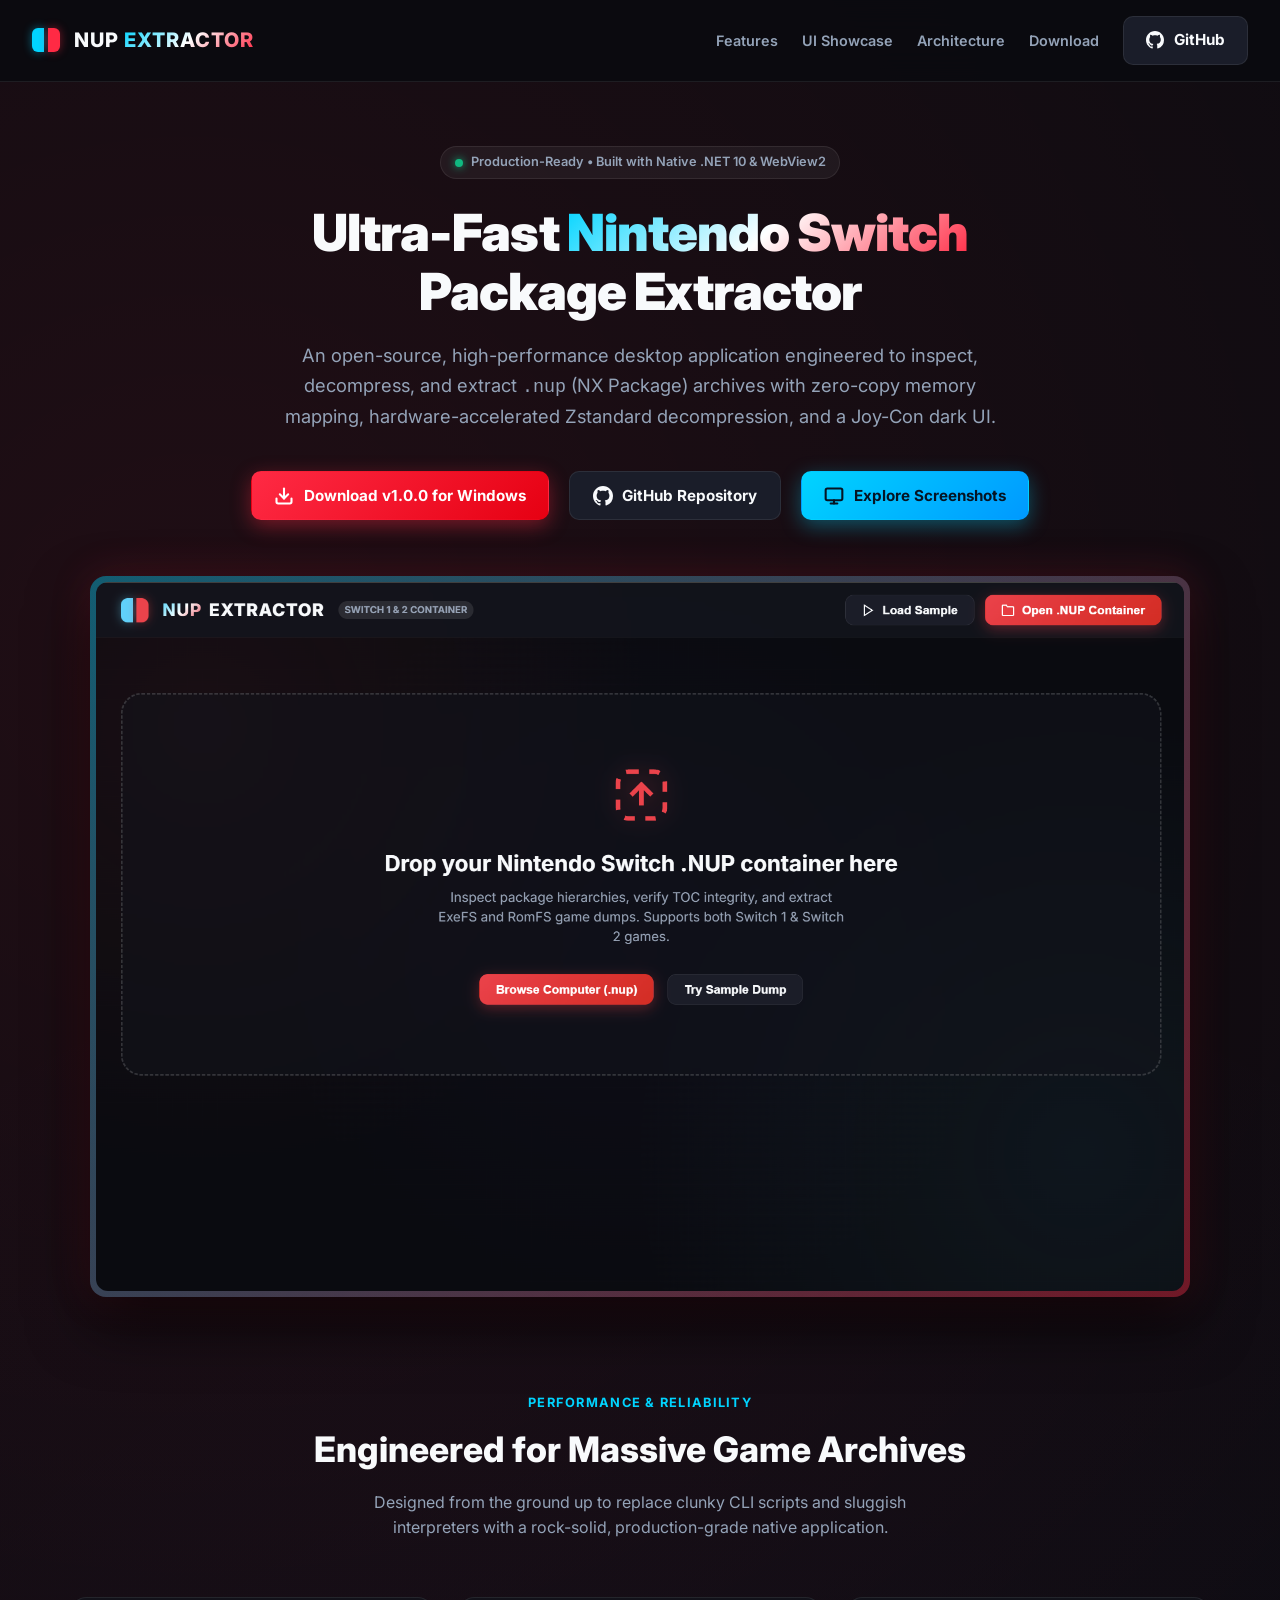
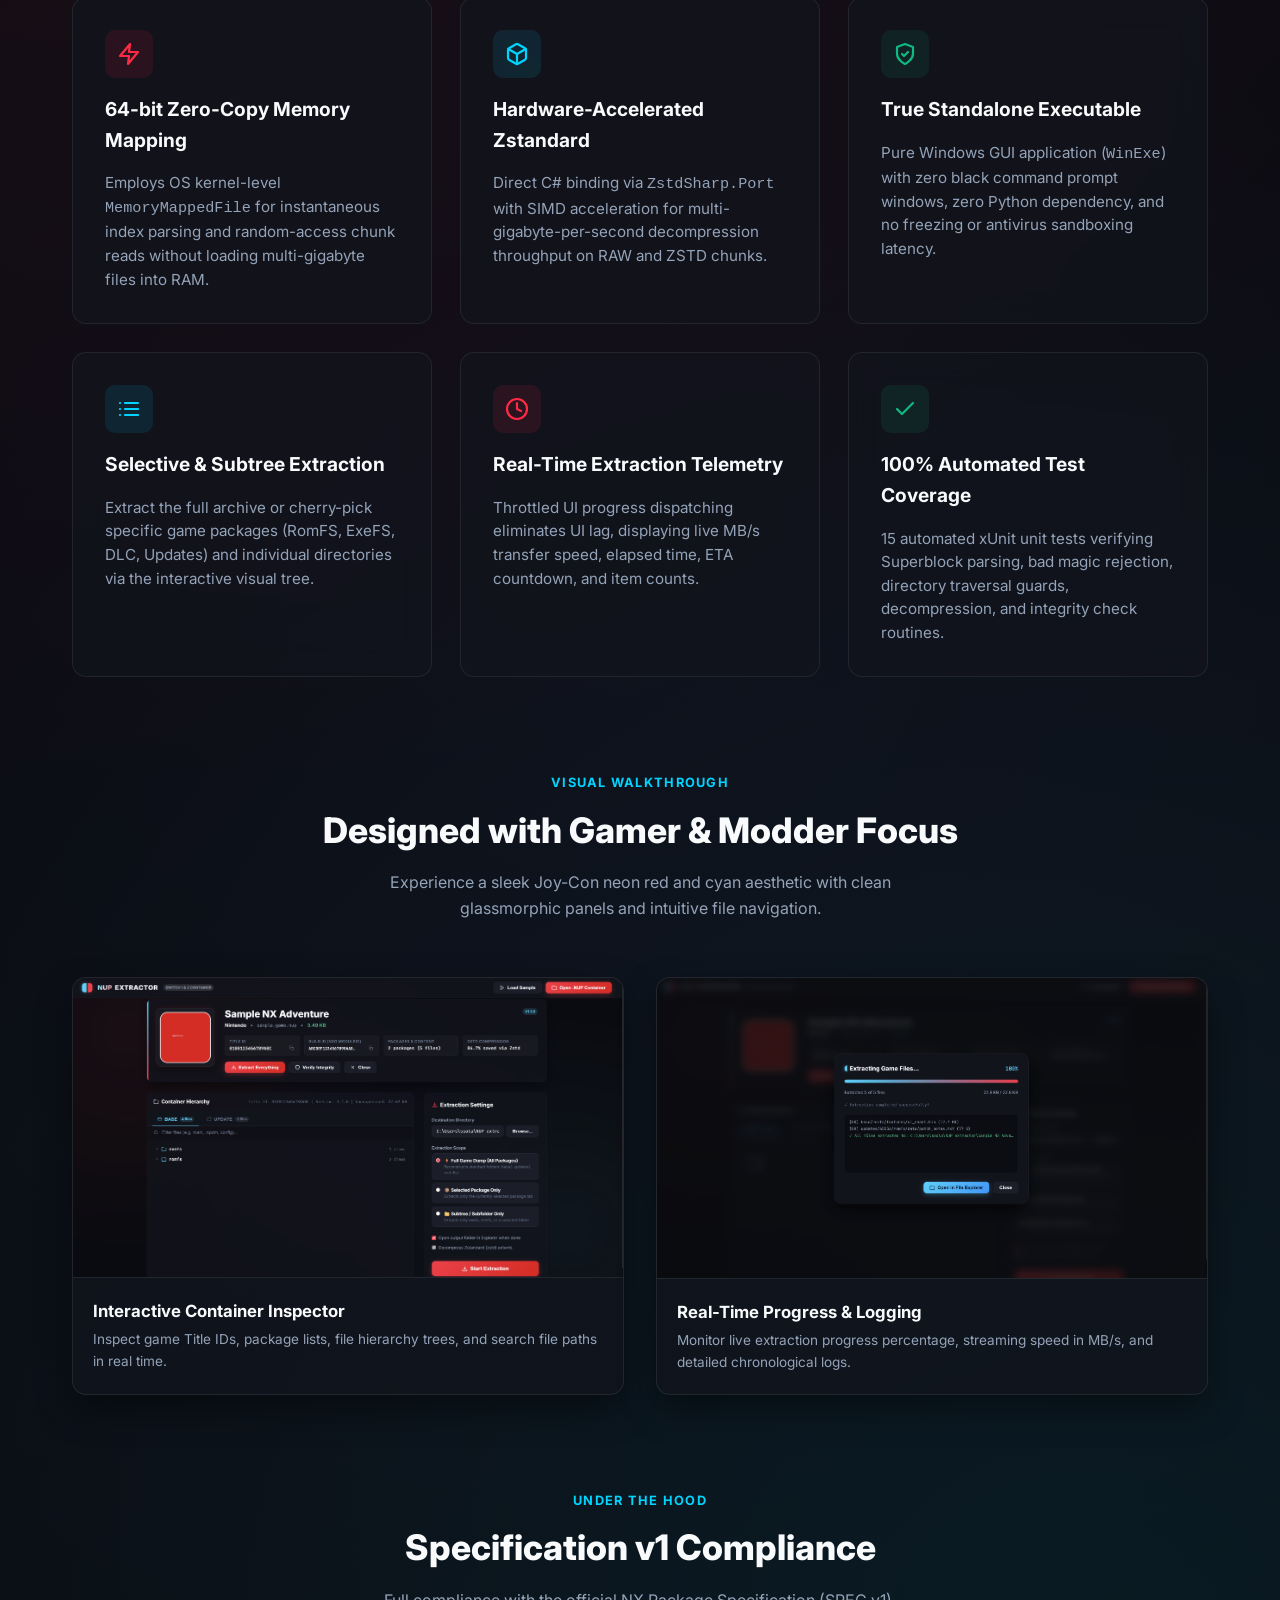
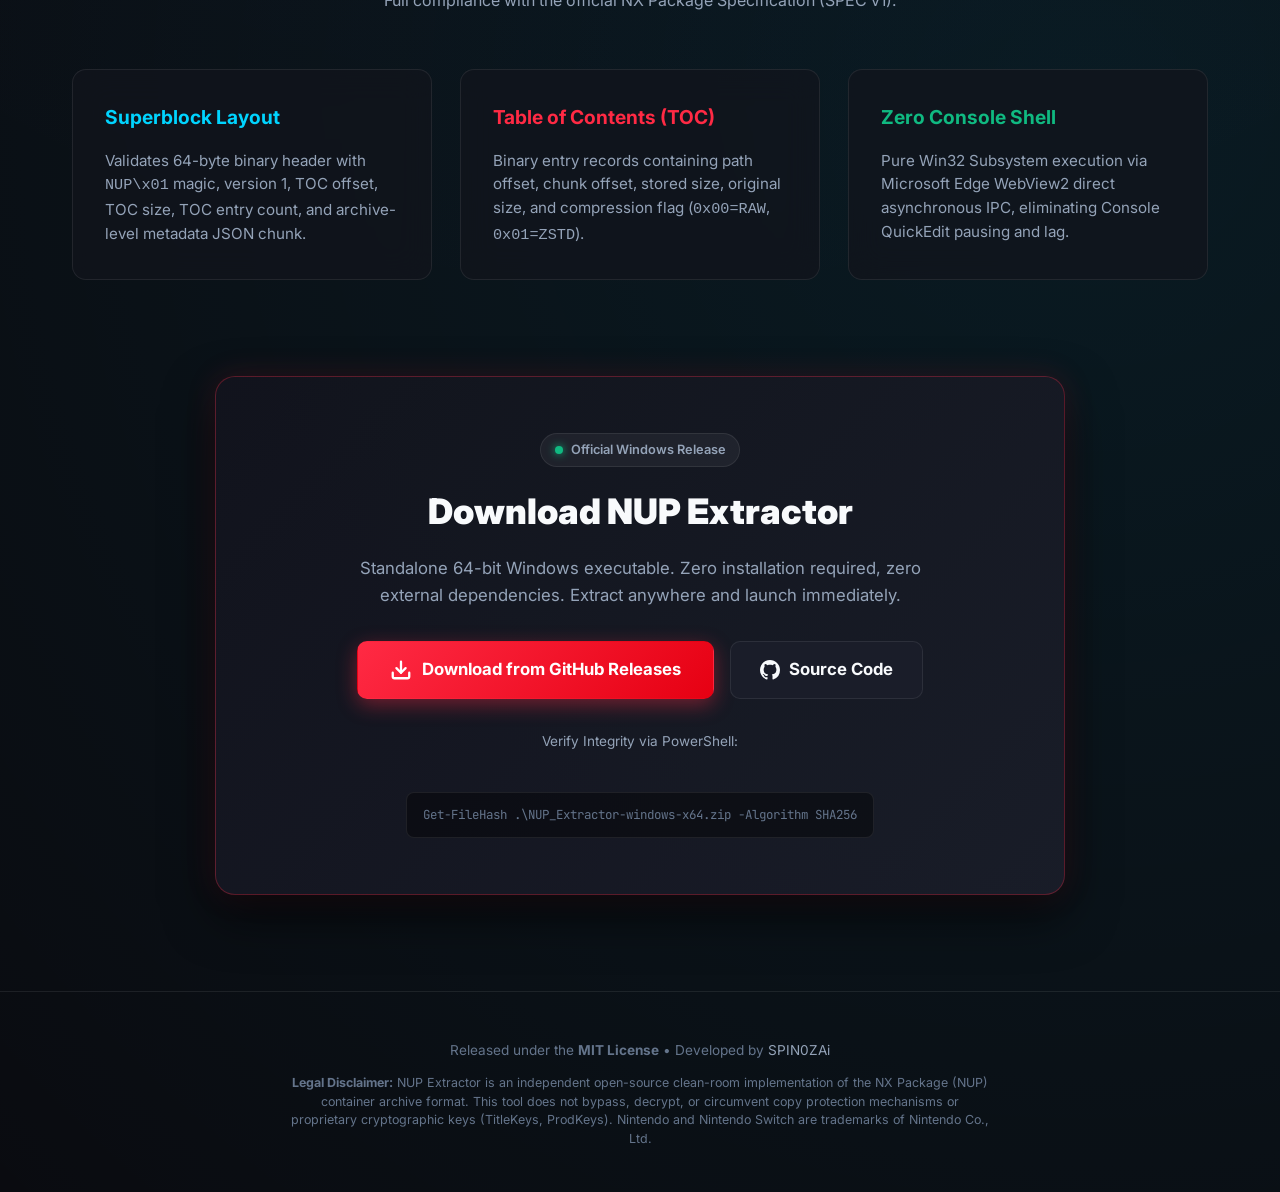
==== website/index.html @ de74204b "feat: add GitHub Pages showcase website and auto-incrementing release workflow" ====
<!DOCTYPE html>
<html lang="en">
<head>
    <meta charset="UTF-8">
    <meta name="viewport" content="width=device-width, initial-scale=1.0">
    <title>NUP Extractor | High-Performance NX Package Tool for Windows</title>
    <meta name="description" content="Ultra-fast, native Windows GUI extractor for Nintendo Switch .nup container archives. Zero-copy memory mapping, hardware-accelerated Zstandard decompression, and modern Joy-Con dark UI.">
    
    <!-- Open Graph / Meta -->
    <meta property="og:title" content="NUP Extractor - High-Performance Nintendo Switch Archive Tool">
    <meta property="og:description" content="Native Windows desktop app to inspect, decompress, and extract .nup archives with SIMD Zstd and zero-copy memory mapping.">
    <meta property="og:image" content="pictures/main-UI.png">
    <meta property="og:type" content="website">

    <!-- Favicon -->
    <link rel="icon" type="image/x-icon" href="app_icon.ico">
    
    <!-- Google Fonts -->
    <link rel="preconnect" href="https://fonts.googleapis.com">
    <link rel="preconnect" href="https://fonts.gstatic.com" crossorigin>
    <link href="https://fonts.googleapis.com/css2?family=Inter:wght@400;500;600;700;800;900&family=JetBrains+Mono:wght@400;600&display=swap" rel="stylesheet">
    
    <link rel="stylesheet" href="styles.css">
</head>
<body>

    <!-- Sticky Navigation -->
    <nav class="navbar">
        <a href="#" class="brand">
            <div class="joycon-logo">
                <div class="joycon-left"></div>
                <div class="joycon-right"></div>
            </div>
            <span class="brand-title">NUP <span>EXTRACTOR</span></span>
        </a>

        <ul class="nav-links">
            <li><a href="#features" class="nav-link">Features</a></li>
            <li><a href="#showcase" class="nav-link">UI Showcase</a></li>
            <li><a href="#architecture" class="nav-link">Architecture</a></li>
            <li><a href="#download" class="nav-link">Download</a></li>
            <li>
                <a href="https://github.com/SPIN0ZAi/nup-extractor" target="_blank" rel="noopener noreferrer" class="btn btn-secondary">
                    <svg width="18" height="18" viewBox="0 0 24 24" fill="currentColor">
                        <path d="M12 0C5.37 0 0 5.37 0 12c0 5.31 3.435 9.795 8.205 11.385.6.105.825-.255.825-.57 0-.285-.015-1.23-.015-2.235-3.015.555-3.795-.735-4.035-1.41-.135-.345-.72-1.41-1.23-1.695-.42-.225-1.02-.78-.015-.795.945-.015 1.62.87 1.845 1.23 1.08 1.815 2.805 1.305 3.495.99.105-.78.42-1.305.765-1.605-2.67-.3-5.46-1.335-5.46-5.925 0-1.305.465-2.385 1.23-3.225-.12-.3-.54-1.53.12-3.18 0 0 1.005-.315 3.3 1.23.96-.27 1.98-.405 3-.405s2.04.135 3 .405c2.295-1.56 3.3-1.23 3.3-1.23.66 1.65.24 2.88.12 3.18.765.84 1.23 1.905 1.23 3.225 0 4.605-2.805 5.625-5.475 5.925.435.375.81 1.095.81 2.22 0 1.605-.015 2.895-.015 3.3 0 .315.225.69.825.57A12.02 12.02 0 0024 12c0-6.63-5.37-12-12-12z"/>
                    </svg>
                    GitHub
                </a>
            </li>
        </ul>
    </nav>

    <!-- Hero Section -->
    <header class="hero">
        <div class="badge-pill">
            <span class="badge-dot"></span> Production-Ready &bull; Built with Native .NET 10 &amp; WebView2
        </div>
        <h1>
            Ultra-Fast <span class="gradient-text">Nintendo Switch</span><br>
            Package Extractor
        </h1>
        <p>
            An open-source, high-performance desktop application engineered to inspect, decompress, and extract <code>.nup</code> (NX Package) archives with zero-copy memory mapping, hardware-accelerated Zstandard decompression, and a Joy-Con dark UI.
        </p>

        <div class="hero-cta">
            <a href="#download" class="btn btn-primary">
                <svg width="20" height="20" viewBox="0 0 24 24" fill="none" stroke="currentColor" stroke-width="2.5" stroke-linecap="round" stroke-linejoin="round">
                    <path d="M21 15v4a2 2 0 0 1-2 2H5a2 2 0 0 1-2-2v-4"></path>
                    <polyline points="7 10 12 15 17 10"></polyline>
                    <line x1="12" y1="15" x2="12" y2="3"></line>
                </svg>
                Download v1.0.0 for Windows
            </a>
            <a href="https://github.com/SPIN0ZAi/nup-extractor" target="_blank" rel="noopener noreferrer" class="btn btn-secondary">
                <svg width="20" height="20" viewBox="0 0 24 24" fill="currentColor">
                    <path d="M12 0C5.37 0 0 5.37 0 12c0 5.31 3.435 9.795 8.205 11.385.6.105.825-.255.825-.57 0-.285-.015-1.23-.015-2.235-3.015.555-3.795-.735-4.035-1.41-.135-.345-.72-1.41-1.23-1.695-.42-.225-1.02-.78-.015-.795.945-.015 1.62.87 1.845 1.23 1.08 1.815 2.805 1.305 3.495.99.105-.78.42-1.305.765-1.605-2.67-.3-5.46-1.335-5.46-5.925 0-1.305.465-2.385 1.23-3.225-.12-.3-.54-1.53.12-3.18 0 0 1.005-.315 3.3 1.23.96-.27 1.98-.405 3-.405s2.04.135 3 .405c2.295-1.56 3.3-1.23 3.3-1.23.66 1.65.24 2.88.12 3.18.765.84 1.23 1.905 1.23 3.225 0 4.605-2.805 5.625-5.475 5.925.435.375.81 1.095.81 2.22 0 1.605-.015 2.895-.015 3.3 0 .315.225.69.825.57A12.02 12.02 0 0024 12c0-6.63-5.37-12-12-12z"/>
                </svg>
                GitHub Repository
            </a>
            <a href="#showcase" class="btn btn-cyan">
                <svg width="20" height="20" viewBox="0 0 24 24" fill="none" stroke="currentColor" stroke-width="2.5" stroke-linecap="round" stroke-linejoin="round">
                    <rect x="2" y="3" width="20" height="14" rx="2" ry="2"></rect>
                    <line x1="8" y1="21" x2="16" y2="21"></line>
                    <line x1="12" y1="17" x2="12" y2="21"></line>
                </svg>
                Explore Screenshots
            </a>
        </div>

        <div class="hero-image-wrapper">
            <img src="pictures/main-UI.png" alt="NUP Extractor Interface" class="hero-image">
        </div>
    </header>

    <!-- Key Features Section -->
    <section class="section" id="features">
        <div class="section-header">
            <div class="section-tag">Performance &amp; Reliability</div>
            <h2 class="section-title">Engineered for Massive Game Archives</h2>
            <p class="section-desc">Designed from the ground up to replace clunky CLI scripts and sluggish interpreters with a rock-solid, production-grade native application.</p>
        </div>

        <div class="features-grid">
            <div class="feature-card">
                <div class="feature-icon-box">
                    <svg width="24" height="24" viewBox="0 0 24 24" fill="none" stroke="currentColor" stroke-width="2.2" stroke-linecap="round" stroke-linejoin="round">
                        <polygon points="13 2 3 14 12 14 11 22 21 10 12 10 13 2"></polygon>
                    </svg>
                </div>
                <h3 class="feature-title">64-bit Zero-Copy Memory Mapping</h3>
                <p class="feature-text">
                    Employs OS kernel-level <code>MemoryMappedFile</code> for instantaneous index parsing and random-access chunk reads without loading multi-gigabyte files into RAM.
                </p>
            </div>

            <div class="feature-card">
                <div class="feature-icon-box cyan">
                    <svg width="24" height="24" viewBox="0 0 24 24" fill="none" stroke="currentColor" stroke-width="2.2" stroke-linecap="round" stroke-linejoin="round">
                        <path d="M21 16V8a2 2 0 0 0-1-1.73l-7-4a2 2 0 0 0-2 0l-7 4A2 2 0 0 0 3 8v8a2 2 0 0 0 1 1.73l7 4a2 2 0 0 0 2 0l7-4A2 2 0 0 0 21 16z"></path>
                        <polyline points="3.27 6.96 12 12.01 20.73 6.96"></polyline>
                        <line x1="12" y1="22.08" x2="12" y2="12"></line>
                    </svg>
                </div>
                <h3 class="feature-title">Hardware-Accelerated Zstandard</h3>
                <p class="feature-text">
                    Direct C# binding via <code>ZstdSharp.Port</code> with SIMD acceleration for multi-gigabyte-per-second decompression throughput on RAW and ZSTD chunks.
                </p>
            </div>

            <div class="feature-card">
                <div class="feature-icon-box green">
                    <svg width="24" height="24" viewBox="0 0 24 24" fill="none" stroke="currentColor" stroke-width="2.2" stroke-linecap="round" stroke-linejoin="round">
                        <path d="M12 22s8-4 8-10V5l-8-3-8 3v7c0 6 8 10 8 10z"></path>
                        <polyline points="9 12 11 14 15 10"></polyline>
                    </svg>
                </div>
                <h3 class="feature-title">True Standalone Executable</h3>
                <p class="feature-text">
                    Pure Windows GUI application (<code>WinExe</code>) with zero black command prompt windows, zero Python dependency, and no freezing or antivirus sandboxing latency.
                </p>
            </div>

            <div class="feature-card">
                <div class="feature-icon-box cyan">
                    <svg width="24" height="24" viewBox="0 0 24 24" fill="none" stroke="currentColor" stroke-width="2.2" stroke-linecap="round" stroke-linejoin="round">
                        <line x1="8" y1="6" x2="21" y2="6"></line>
                        <line x1="8" y1="12" x2="21" y2="12"></line>
                        <line x1="8" y1="18" x2="21" y2="18"></line>
                        <line x1="3" y1="6" x2="3.01" y2="6"></line>
                        <line x1="3" y1="12" x2="3.01" y2="12"></line>
                        <line x1="3" y1="18" x2="3.01" y2="18"></line>
                    </svg>
                </div>
                <h3 class="feature-title">Selective &amp; Subtree Extraction</h3>
                <p class="feature-text">
                    Extract the full archive or cherry-pick specific game packages (RomFS, ExeFS, DLC, Updates) and individual directories via the interactive visual tree.
                </p>
            </div>

            <div class="feature-card">
                <div class="feature-icon-box">
                    <svg width="24" height="24" viewBox="0 0 24 24" fill="none" stroke="currentColor" stroke-width="2.2" stroke-linecap="round" stroke-linejoin="round">
                        <circle cx="12" cy="12" r="10"></circle>
                        <polyline points="12 6 12 12 16 14"></polyline>
                    </svg>
                </div>
                <h3 class="feature-title">Real-Time Extraction Telemetry</h3>
                <p class="feature-text">
                    Throttled UI progress dispatching eliminates UI lag, displaying live MB/s transfer speed, elapsed time, ETA countdown, and item counts.
                </p>
            </div>

            <div class="feature-card">
                <div class="feature-icon-box green">
                    <svg width="24" height="24" viewBox="0 0 24 24" fill="none" stroke="currentColor" stroke-width="2.2" stroke-linecap="round" stroke-linejoin="round">
                        <polyline points="20 6 9 17 4 12"></polyline>
                    </svg>
                </div>
                <h3 class="feature-title">100% Automated Test Coverage</h3>
                <p class="feature-text">
                    15 automated xUnit unit tests verifying Superblock parsing, bad magic rejection, directory traversal guards, decompression, and integrity check routines.
                </p>
            </div>
        </div>
    </section>

    <!-- UI Showcase Section -->
    <section class="section" id="showcase">
        <div class="section-header">
            <div class="section-tag">Visual Walkthrough</div>
            <h2 class="section-title">Designed with Gamer &amp; Modder Focus</h2>
            <p class="section-desc">Experience a sleek Joy-Con neon red and cyan aesthetic with clean glassmorphic panels and intuitive file navigation.</p>
        </div>

        <div class="gallery-grid">
            <div class="gallery-card">
                <img src="pictures/extractor-main-UI.png" alt="Container Inspection and Table of Contents">
                <div class="gallery-info">
                    <div class="gallery-title">Interactive Container Inspector</div>
                    <div class="gallery-desc">Inspect game Title IDs, package lists, file hierarchy trees, and search file paths in real time.</div>
                </div>
            </div>

            <div class="gallery-card">
                <img src="pictures/extractor-progress-UI.png" alt="Extraction Progress Modal">
                <div class="gallery-info">
                    <div class="gallery-title">Real-Time Progress &amp; Logging</div>
                    <div class="gallery-desc">Monitor live extraction progress percentage, streaming speed in MB/s, and detailed chronological logs.</div>
                </div>
            </div>
        </div>
    </section>

    <!-- Architecture & Specification -->
    <section class="section" id="architecture">
        <div class="section-header">
            <div class="section-tag">Under The Hood</div>
            <h2 class="section-title">Specification v1 Compliance</h2>
            <p class="section-desc">Full compliance with the official NX Package Specification (SPEC v1).</p>
        </div>

        <div class="features-grid">
            <div class="feature-card">
                <h3 class="feature-title" style="color: var(--switch-blue);">Superblock Layout</h3>
                <p class="feature-text">
                    Validates 64-byte binary header with <code>NUP\x01</code> magic, version 1, TOC offset, TOC size, TOC entry count, and archive-level metadata JSON chunk.
                </p>
            </div>

            <div class="feature-card">
                <h3 class="feature-title" style="color: var(--switch-red);">Table of Contents (TOC)</h3>
                <p class="feature-text">
                    Binary entry records containing path offset, chunk offset, stored size, original size, and compression flag (<code>0x00=RAW</code>, <code>0x01=ZSTD</code>).
                </p>
            </div>

            <div class="feature-card">
                <h3 class="feature-title" style="color: var(--switch-green);">Zero Console Shell</h3>
                <p class="feature-text">
                    Pure Win32 Subsystem execution via Microsoft Edge WebView2 direct asynchronous IPC, eliminating Console QuickEdit pausing and lag.
                </p>
            </div>
        </div>
    </section>

    <!-- Download Section -->
    <section class="section" id="download">
        <div class="download-card">
            <div class="badge-pill" style="margin-bottom: 1rem;">
                <span class="badge-dot"></span> Official Windows Release
            </div>
            <h2 class="download-title">Download NUP Extractor</h2>
            <p class="download-desc">
                Standalone 64-bit Windows executable. Zero installation required, zero external dependencies. Extract anywhere and launch immediately.
            </p>

            <div style="display: flex; justify-content: center; gap: 1rem; flex-wrap: wrap;">
                <a href="https://github.com/SPIN0ZAi/nup-extractor/releases/latest" target="_blank" rel="noopener noreferrer" class="btn btn-primary" style="padding: 0.9rem 2rem; font-size: 1.05rem;">
                    <svg width="22" height="22" viewBox="0 0 24 24" fill="none" stroke="currentColor" stroke-width="2.5" stroke-linecap="round" stroke-linejoin="round">
                        <path d="M21 15v4a2 2 0 0 1-2 2H5a2 2 0 0 1-2-2v-4"></path>
                        <polyline points="7 10 12 15 17 10"></polyline>
                        <line x1="12" y1="15" x2="12" y2="3"></line>
                    </svg>
                    Download from GitHub Releases
                </a>

                <a href="https://github.com/SPIN0ZAi/nup-extractor" target="_blank" rel="noopener noreferrer" class="btn btn-secondary" style="padding: 0.9rem 1.8rem; font-size: 1.05rem;">
                    <svg width="20" height="20" viewBox="0 0 24 24" fill="currentColor">
                        <path d="M12 0C5.37 0 0 5.37 0 12c0 5.31 3.435 9.795 8.205 11.385.6.105.825-.255.825-.57 0-.285-.015-1.23-.015-2.235-3.015.555-3.795-.735-4.035-1.41-.135-.345-.72-1.41-1.23-1.695-.42-.225-1.02-.78-.015-.795.945-.015 1.62.87 1.845 1.23 1.08 1.815 2.805 1.305 3.495.99.105-.78.42-1.305.765-1.605-2.67-.3-5.46-1.335-5.46-5.925 0-1.305.465-2.385 1.23-3.225-.12-.3-.54-1.53.12-3.18 0 0 1.005-.315 3.3 1.23.96-.27 1.98-.405 3-.405s2.04.135 3 .405c2.295-1.56 3.3-1.23 3.3-1.23.66 1.65.24 2.88.12 3.18.765.84 1.23 1.905 1.23 3.225 0 4.605-2.805 5.625-5.475 5.925.435.375.81 1.095.81 2.22 0 1.605-.015 2.895-.015 3.3 0 .315.225.69.825.57A12.02 12.02 0 0024 12c0-6.63-5.37-12-12-12z"/>
                    </svg>
                    Source Code
                </a>
            </div>

            <div style="margin-top: 2rem;">
                <div style="font-size: 0.85rem; color: var(--text-secondary); margin-bottom: 0.5rem;">Verify Integrity via PowerShell:</div>
                <div class="checksum-box">
                    Get-FileHash .\NUP_Extractor-windows-x64.zip -Algorithm SHA256
                </div>
            </div>
        </div>
    </section>

    <!-- Footer & Disclaimer -->
    <footer class="footer">
        <p style="margin-bottom: 0.75rem;">
            Released under the <strong>MIT License</strong> &bull; Developed by <a href="https://github.com/SPIN0ZAi" target="_blank" rel="noopener noreferrer">SPIN0ZAi</a>
        </p>
        <p style="font-size: 0.78rem; max-width: 700px; margin: 0 auto; line-height: 1.5; color: var(--text-muted);">
            <strong>Legal Disclaimer:</strong> NUP Extractor is an independent open-source clean-room implementation of the NX Package (NUP) container archive format. This tool does not bypass, decrypt, or circumvent copy protection mechanisms or proprietary cryptographic keys (TitleKeys, ProdKeys). Nintendo and Nintendo Switch are trademarks of Nintendo Co., Ltd.
        </p>
    </footer>

</body>
</html>
---- website/styles.css ----
:root {
    --bg-base: #0a0b10;
    --bg-surface: #12141d;
    --bg-surface-elevated: #1a1d29;
    --bg-card: rgba(18, 20, 29, 0.75);
    --border-subtle: rgba(255, 255, 255, 0.08);
    --border-glow-red: rgba(255, 42, 68, 0.35);
    --border-glow-blue: rgba(0, 212, 255, 0.35);
    
    --switch-red: #ff2a44;
    --switch-red-glow: rgba(255, 42, 68, 0.45);
    --switch-blue: #00d4ff;
    --switch-blue-glow: rgba(0, 212, 255, 0.45);
    --switch-green: #10b981;
    --switch-purple: #8b5cf6;
    
    --text-primary: #f8fafc;
    --text-secondary: #94a3b8;
    --text-muted: #64748b;
    
    --font-sans: 'Inter', -apple-system, BlinkMacSystemFont, "Segoe UI", Roboto, sans-serif;
    --font-mono: 'JetBrains Mono', Consolas, monospace;
}

* {
    box-sizing: border-box;
    margin: 0;
    padding: 0;
}

html {
    scroll-behavior: smooth;
}

body {
    background-color: var(--bg-base);
    background-image: 
        radial-gradient(circle at 15% 15%, rgba(255, 42, 68, 0.09) 0%, transparent 45%),
        radial-gradient(circle at 85% 75%, rgba(0, 212, 255, 0.08) 0%, transparent 45%),
        radial-gradient(circle at 50% 50%, rgba(139, 92, 246, 0.03) 0%, transparent 60%);
    color: var(--text-primary);
    font-family: var(--font-sans);
    line-height: 1.6;
    overflow-x: hidden;
}

/* Navigation */
.navbar {
    position: sticky;
    top: 0;
    z-index: 100;
    background: rgba(10, 11, 16, 0.85);
    backdrop-filter: blur(16px);
    border-bottom: 1px solid var(--border-subtle);
    padding: 1rem 2rem;
    display: flex;
    align-items: center;
    justify-content: space-between;
}

.brand {
    display: flex;
    align-items: center;
    gap: 0.85rem;
    text-decoration: none;
    color: var(--text-primary);
}

.joycon-logo {
    display: flex;
    align-items: center;
    gap: 4px;
}

.joycon-left {
    width: 12px;
    height: 24px;
    background: var(--switch-blue);
    border-top-left-radius: 6px;
    border-bottom-left-radius: 6px;
    box-shadow: 0 0 10px var(--switch-blue-glow);
}

.joycon-right {
    width: 12px;
    height: 24px;
    background: var(--switch-red);
    border-top-right-radius: 6px;
    border-bottom-right-radius: 6px;
    box-shadow: 0 0 10px var(--switch-red-glow);
}

.brand-title {
    font-size: 1.25rem;
    font-weight: 800;
    letter-spacing: 0.05em;
}

.brand-title span {
    background: linear-gradient(135deg, var(--switch-blue), #fff, var(--switch-red));
    -webkit-background-clip: text;
    -webkit-text-fill-color: transparent;
}

.nav-links {
    display: flex;
    align-items: center;
    gap: 1.5rem;
    list-style: none;
}

.nav-link {
    color: var(--text-secondary);
    text-decoration: none;
    font-size: 0.9rem;
    font-weight: 600;
    transition: color 0.2s;
}

.nav-link:hover {
    color: var(--text-primary);
}

/* Buttons */
.btn {
    display: inline-flex;
    align-items: center;
    gap: 0.6rem;
    padding: 0.7rem 1.4rem;
    border-radius: 10px;
    font-size: 0.95rem;
    font-weight: 700;
    cursor: pointer;
    text-decoration: none;
    transition: all 0.2s cubic-bezier(0.16, 1, 0.3, 1);
    border: 1px solid transparent;
}

.btn-primary {
    background: linear-gradient(135deg, #ff2a44, #e60012);
    color: white;
    box-shadow: 0 6px 20px rgba(255, 42, 68, 0.4);
}

.btn-primary:hover {
    transform: translateY(-2px);
    box-shadow: 0 8px 25px rgba(255, 42, 68, 0.6);
}

.btn-secondary {
    background: var(--bg-surface-elevated);
    color: var(--text-primary);
    border-color: var(--border-subtle);
}

.btn-secondary:hover {
    background: #252a3b;
    border-color: rgba(255, 255, 255, 0.2);
    transform: translateY(-2px);
}

.btn-cyan {
    background: linear-gradient(135deg, #00d4ff, #0099ff);
    color: #051424;
    box-shadow: 0 6px 20px rgba(0, 212, 255, 0.35);
}

.btn-cyan:hover {
    transform: translateY(-2px);
    box-shadow: 0 8px 25px rgba(0, 212, 255, 0.55);
}

/* Hero Section */
.hero {
    max-width: 1200px;
    margin: 4rem auto 3rem;
    padding: 0 2rem;
    text-align: center;
}

.badge-pill {
    display: inline-flex;
    align-items: center;
    gap: 0.5rem;
    padding: 0.35rem 0.85rem;
    background: rgba(255, 255, 255, 0.05);
    border: 1px solid var(--border-subtle);
    border-radius: 50px;
    font-size: 0.8rem;
    font-weight: 600;
    color: var(--text-secondary);
    margin-bottom: 1.5rem;
}

.badge-dot {
    width: 8px;
    height: 8px;
    border-radius: 50%;
    background: var(--switch-green);
    box-shadow: 0 0 8px var(--switch-green);
}

.hero h1 {
    font-size: 3.2rem;
    font-weight: 900;
    line-height: 1.15;
    margin-bottom: 1.25rem;
    letter-spacing: -0.02em;
}

.hero h1 .gradient-text {
    background: linear-gradient(135deg, #00d4ff, #ffffff 50%, #ff2a44);
    -webkit-background-clip: text;
    -webkit-text-fill-color: transparent;
}

.hero p {
    font-size: 1.15rem;
    color: var(--text-secondary);
    max-width: 720px;
    margin: 0 auto 2.5rem;
}

.hero-cta {
    display: flex;
    justify-content: center;
    gap: 1.25rem;
    margin-bottom: 3.5rem;
    flex-wrap: wrap;
}

/* Hero Showcase Image */
.hero-image-wrapper {
    position: relative;
    max-width: 1100px;
    margin: 0 auto;
    border-radius: 16px;
    padding: 6px;
    background: linear-gradient(135deg, rgba(0, 212, 255, 0.4), rgba(255, 42, 68, 0.4));
    box-shadow: 0 25px 60px rgba(0, 0, 0, 0.7), 0 0 40px rgba(255, 42, 68, 0.2);
}

.hero-image {
    width: 100%;
    height: auto;
    border-radius: 12px;
    display: block;
    background: var(--bg-surface);
}

/* Feature Grid */
.section {
    max-width: 1200px;
    margin: 6rem auto;
    padding: 0 2rem;
}

.section-header {
    text-align: center;
    margin-bottom: 3.5rem;
}

.section-tag {
    font-size: 0.8rem;
    font-weight: 700;
    color: var(--switch-blue);
    text-transform: uppercase;
    letter-spacing: 0.1em;
    margin-bottom: 0.5rem;
}

.section-title {
    font-size: 2.2rem;
    font-weight: 800;
    margin-bottom: 0.75rem;
}

.section-desc {
    color: var(--text-secondary);
    max-width: 600px;
    margin: 0 auto;
    font-size: 1rem;
}

.features-grid {
    display: grid;
    grid-template-columns: repeat(auto-fit, minmax(320px, 1fr));
    gap: 1.75rem;
}

.feature-card {
    background: var(--bg-card);
    backdrop-filter: blur(16px);
    border: 1px solid var(--border-subtle);
    border-radius: 14px;
    padding: 2rem;
    transition: all 0.3s ease;
    display: flex;
    flex-direction: column;
    gap: 1rem;
}

.feature-card:hover {
    border-color: rgba(255, 42, 68, 0.3);
    transform: translateY(-4px);
    box-shadow: 0 15px 35px rgba(0, 0, 0, 0.4), 0 0 20px rgba(255, 42, 68, 0.15);
}

.feature-icon-box {
    width: 48px;
    height: 48px;
    border-radius: 10px;
    background: rgba(255, 42, 68, 0.1);
    color: var(--switch-red);
    display: flex;
    align-items: center;
    justify-content: center;
}

.feature-icon-box.cyan {
    background: rgba(0, 212, 255, 0.1);
    color: var(--switch-blue);
}

.feature-icon-box.green {
    background: rgba(16, 185, 129, 0.1);
    color: var(--switch-green);
}

.feature-title {
    font-size: 1.2rem;
    font-weight: 700;
}

.feature-text {
    color: var(--text-secondary);
    font-size: 0.95rem;
    line-height: 1.55;
}

/* Gallery Showcase */
.gallery-grid {
    display: grid;
    grid-template-columns: 1fr 1fr;
    gap: 2rem;
    margin-top: 2rem;
}

.gallery-card {
    background: var(--bg-card);
    border: 1px solid var(--border-subtle);
    border-radius: 14px;
    overflow: hidden;
    box-shadow: 0 15px 35px rgba(0, 0, 0, 0.4);
}

.gallery-card img {
    width: 100%;
    height: auto;
    display: block;
    border-bottom: 1px solid var(--border-subtle);
}

.gallery-info {
    padding: 1.25rem;
}

.gallery-title {
    font-size: 1.05rem;
    font-weight: 700;
    margin-bottom: 0.25rem;
}

.gallery-desc {
    color: var(--text-secondary);
    font-size: 0.85rem;
}

/* Download Card */
.download-card {
    background: linear-gradient(135deg, rgba(18, 20, 29, 0.95), rgba(26, 29, 41, 0.95));
    border: 1px solid rgba(255, 42, 68, 0.3);
    box-shadow: 0 20px 50px rgba(0, 0, 0, 0.6), 0 0 30px rgba(255, 42, 68, 0.15);
    border-radius: 20px;
    padding: 3.5rem 2rem;
    text-align: center;
    max-width: 850px;
    margin: 0 auto;
}

.download-title {
    font-size: 2.2rem;
    font-weight: 900;
    margin-bottom: 1rem;
}

.download-desc {
    color: var(--text-secondary);
    font-size: 1.05rem;
    max-width: 580px;
    margin: 0 auto 2rem;
}

.checksum-box {
    margin-top: 2rem;
    background: rgba(0, 0, 0, 0.4);
    border: 1px solid var(--border-subtle);
    border-radius: 8px;
    padding: 0.75rem 1rem;
    font-family: var(--font-mono);
    font-size: 0.78rem;
    color: var(--text-muted);
    word-break: break-all;
    display: inline-block;
    max-width: 90%;
}

/* Footer */
.footer {
    border-top: 1px solid var(--border-subtle);
    padding: 3rem 2rem;
    text-align: center;
    color: var(--text-muted);
    font-size: 0.85rem;
    margin-top: 6rem;
}

.footer a {
    color: var(--text-secondary);
    text-decoration: none;
    transition: color 0.2s;
}

.footer a:hover {
    color: var(--switch-blue);
}

@media (max-width: 768px) {
    .hero h1 { font-size: 2.2rem; }
    .gallery-grid { grid-template-columns: 1fr; }
    .navbar { padding: 1rem; }
    .nav-links { display: none; }
}
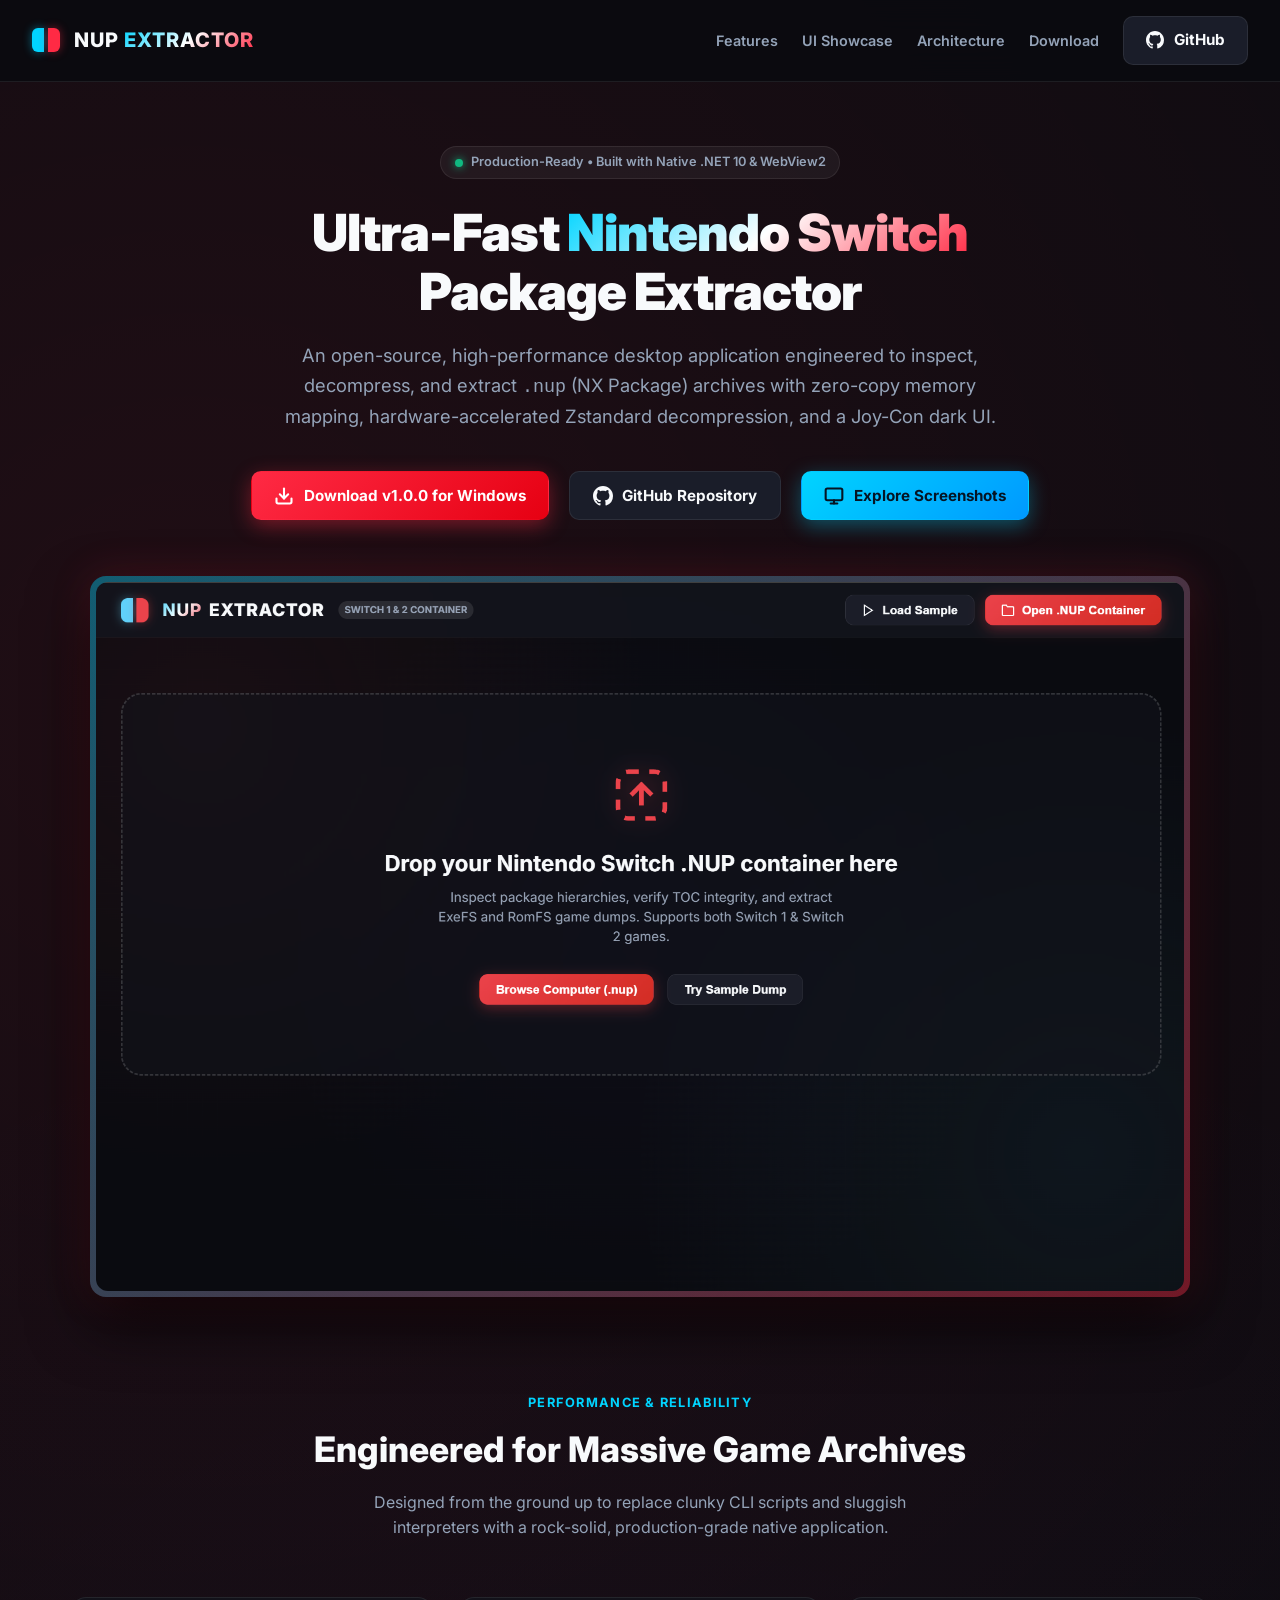
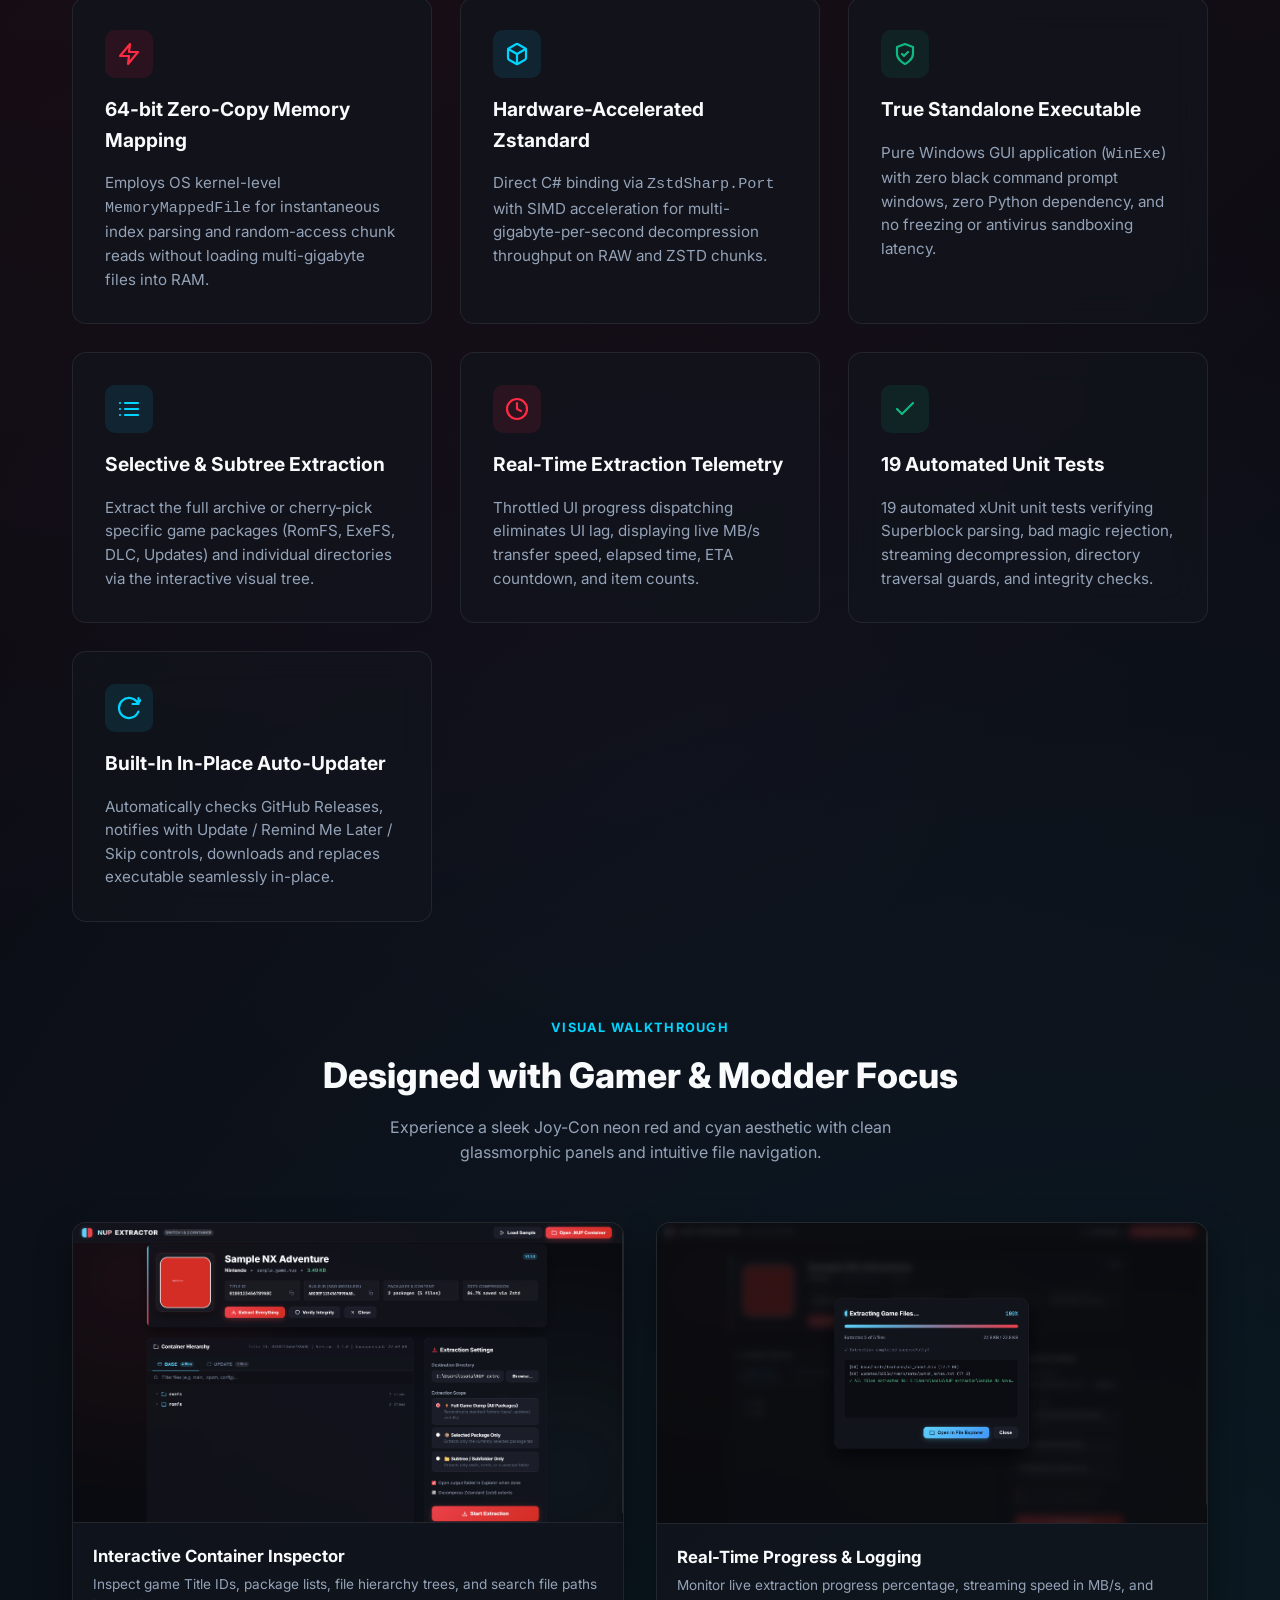
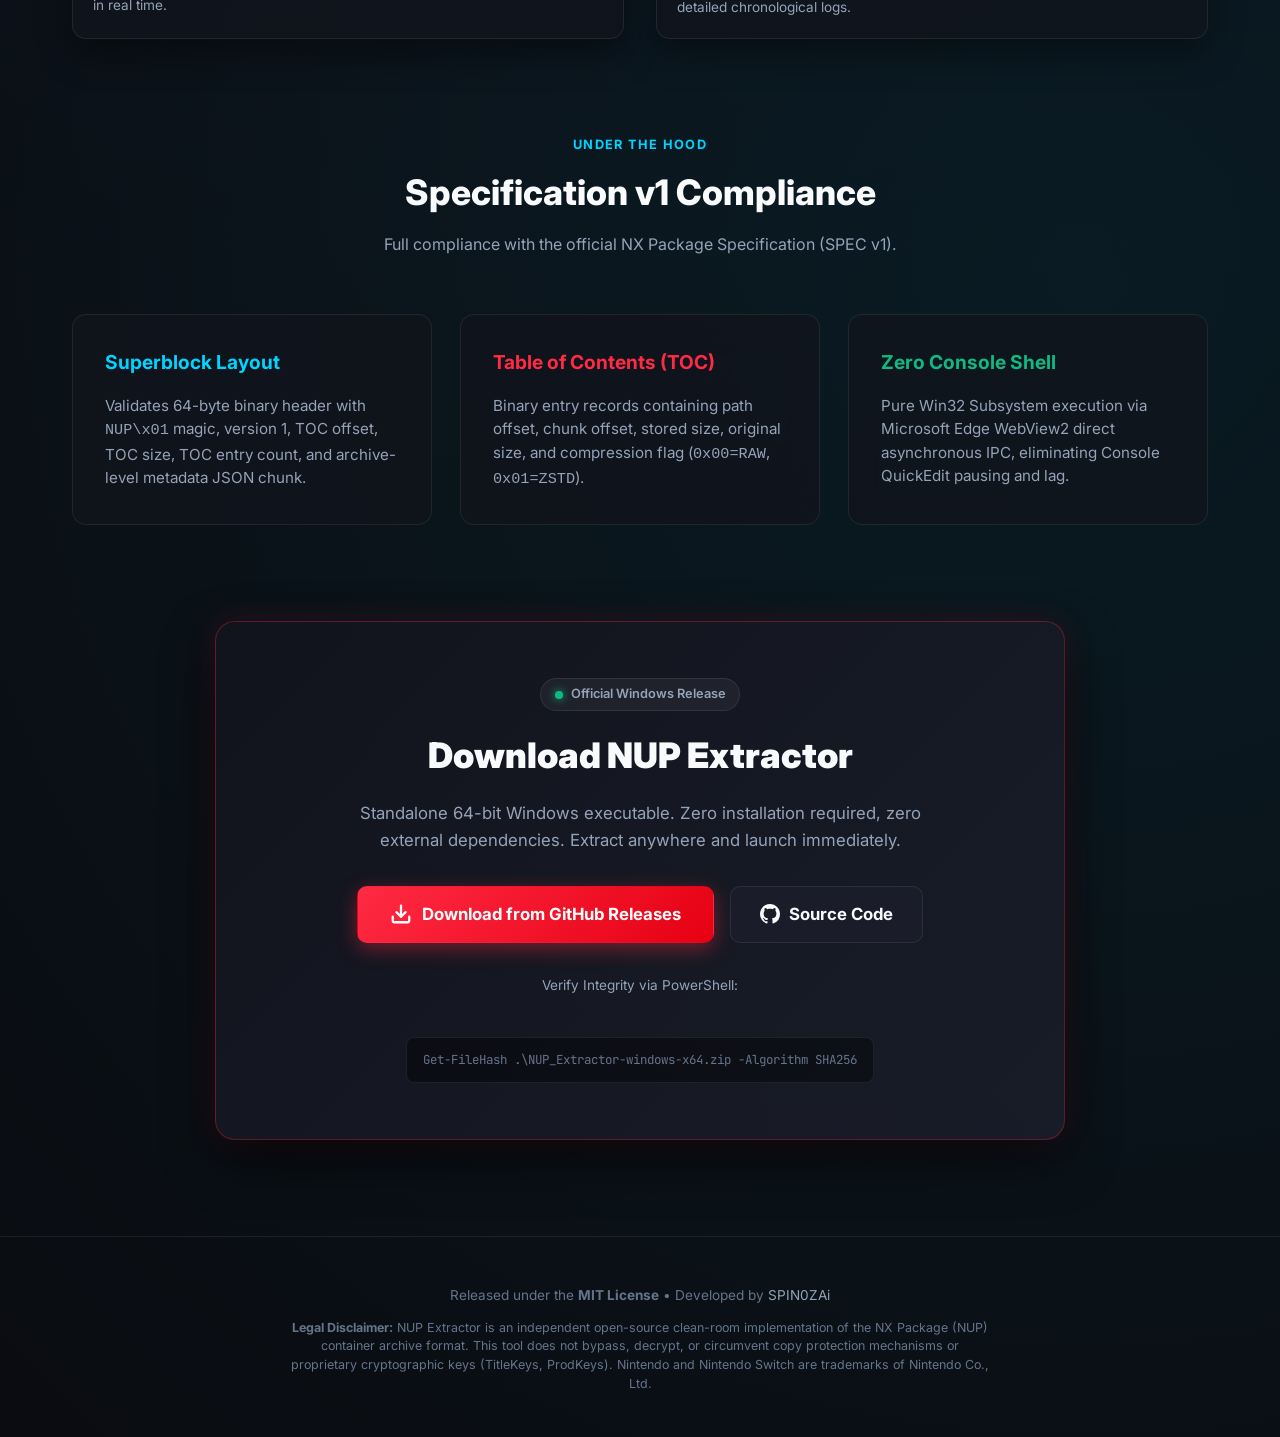
==== commit 91013a8b: "feat(updater): add automatic in-place self-updater with user choices and progress telemetry" ====
--- a/website/index.html
+++ b/website/index.html
@@ -177,9 +177,21 @@
                         <polyline points="20 6 9 17 4 12"></polyline>
                     </svg>
                 </div>
-                <h3 class="feature-title">100% Automated Test Coverage</h3>
-                <p class="feature-text">
-                    15 automated xUnit unit tests verifying Superblock parsing, bad magic rejection, directory traversal guards, decompression, and integrity check routines.
+                <h3 class="feature-title">19 Automated Unit Tests</h3>
+                <p class="feature-text">
+                    19 automated xUnit unit tests verifying Superblock parsing, bad magic rejection, streaming decompression, directory traversal guards, and integrity checks.
+                </p>
+            </div>
+
+            <div class="feature-card">
+                <div class="feature-icon-box cyan">
+                    <svg width="24" height="24" viewBox="0 0 24 24" fill="none" stroke="currentColor" stroke-width="2.2" stroke-linecap="round" stroke-linejoin="round">
+                        <path d="M21.5 2v6h-6M21.34 15.57a10 10 0 1 1-.57-8.38l5.67-5.67"/>
+                    </svg>
+                </div>
+                <h3 class="feature-title">Built-In In-Place Auto-Updater</h3>
+                <p class="feature-text">
+                    Automatically checks GitHub Releases, notifies with Update / Remind Me Later / Skip controls, downloads and replaces executable seamlessly in-place.
                 </p>
             </div>
         </div>
@@ -294,3 +306,4 @@
 
 </body>
 </html>
+
--- a/website/styles.css
+++ b/website/styles.css
@@ -441,3 +441,4 @@
     .navbar { padding: 1rem; }
     .nav-links { display: none; }
 }
+
